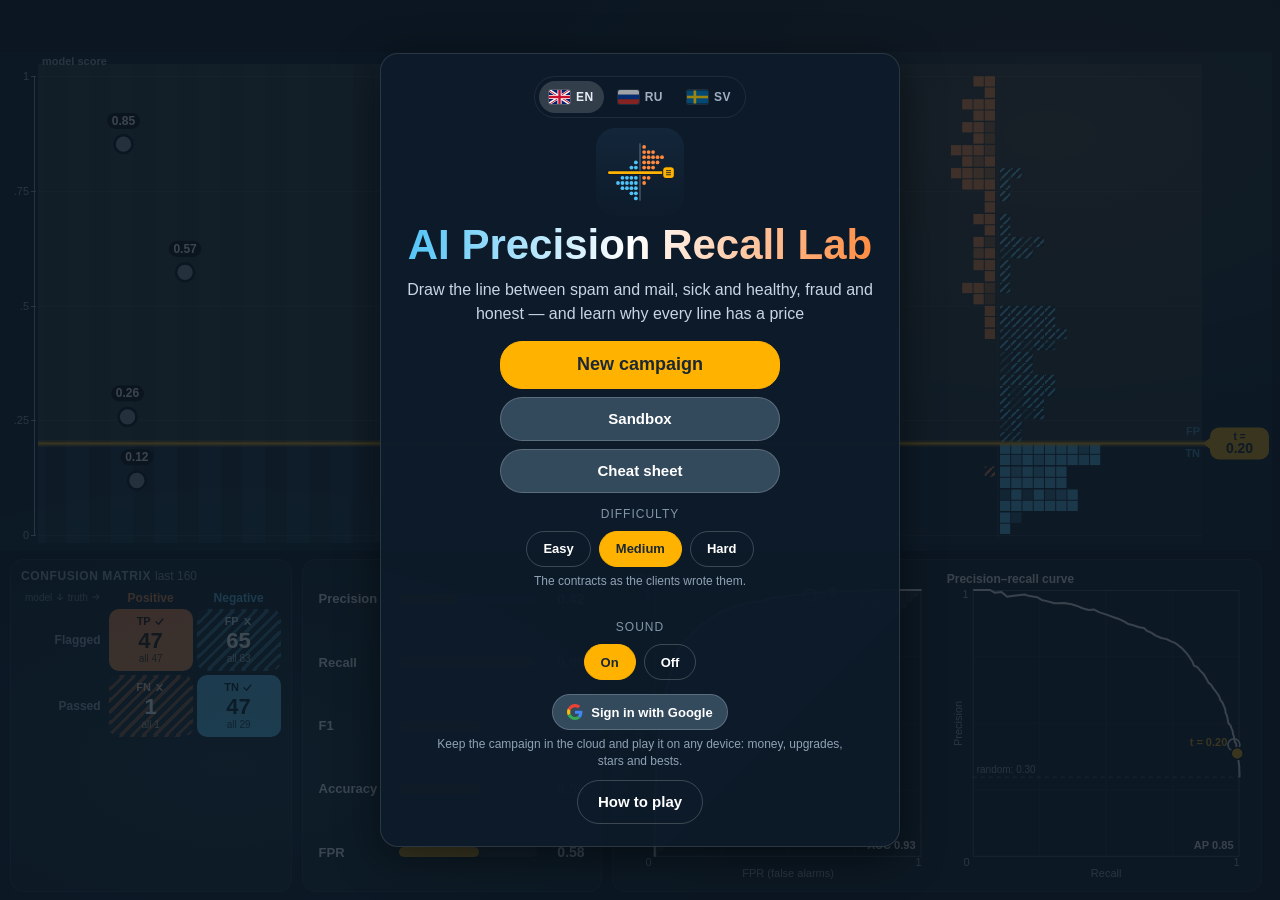
==== web/index.html @ afe300c4 "Lab try-on by tap, closable metric tooltip, x2 speed; move the game into web/ and deploy it with a P" ====
<!DOCTYPE html>
<html lang="en">
<head>
<meta charset="UTF-8">
<meta name="viewport" content="width=device-width, initial-scale=1.0, maximum-scale=1.0, user-scalable=no, viewport-fit=cover">
<meta name="mobile-web-app-capable" content="yes">
<meta name="apple-mobile-web-app-capable" content="yes">
<meta name="apple-mobile-web-app-status-bar-style" content="black-translucent">
<meta name="description" content="AI Precision Recall Lab — a browser game about the metrics of binary classification: drag one threshold line between spam and mail, sick and healthy, fraud and honest, and watch the confusion matrix, precision, recall, F1, ROC and PR curves change.">
<meta property="og:type" content="website">
<meta property="og:title" content="AI Precision Recall Lab">
<meta property="og:description" content="Draw the line between spam and mail, sick and healthy, fraud and honest — and learn why every line has a price.">
<meta property="og:url" content="https://gray0072.github.io/ai-precision-recall-lab/">
<meta property="og:image" content="https://gray0072.github.io/ai-precision-recall-lab/screenshot.png">
<meta property="og:image:width" content="1600">
<meta property="og:image:height" content="900">
<meta name="twitter:card" content="summary_large_image">
<title>AI Precision Recall Lab</title>
<link rel="icon" type="image/svg+xml" href="icon.svg?v=1">
<link rel="manifest" href="manifest.webmanifest?v=1">
<link rel="apple-touch-icon" href="apple-touch-icon.png?v=1">
<meta name="theme-color" content="#0d1b2a">
<link rel="stylesheet" href="styles.css?v=8">
</head>
<body>

<div id="banner" role="status" aria-live="polite"></div>

<div id="play" hidden>
  <div id="hud">
    <div class="hudLeft">
      <div class="chip" id="hudTitle"></div>
      <div class="chip" id="hudCount"></div>
      <div class="chip" id="hudMoney" hidden></div>
      <div class="chip goalChip" id="hudGoal" hidden></div>
      <div class="chip" id="hudMeter" hidden></div>
      <div class="chip" id="hudDesk" hidden></div>
      <div class="chip psiChip" id="hudPsi" hidden><span id="hudPsiText"></span><canvas id="hudPsiChart"></canvas></div>
      <div class="chip incidentChip" id="hudIncident" hidden></div>
    </div>
    <div class="hudRight">
      <button class="chip retrainBtn" id="retrainBtn" hidden></button>
      <button class="round" id="knobsBtn" aria-controls="sandboxPanel" aria-expanded="false">☰</button>
      <button class="round speedBtn" id="speedBtn" aria-pressed="false" hidden>×2</button>
      <button class="round" id="soundBtn">🔊</button>
      <button class="round" id="pauseBtn">⏸</button>
    </div>
  </div>

  <div id="stage">
    <canvas id="beltCanvas"></canvas>
    <div id="tSlider" role="slider" tabindex="-1" aria-label="Threshold" aria-valuemin="0" aria-valuemax="1" aria-valuenow="0.50"></div>
  </div>

  <div id="live">
    <button class="btn toggle" id="liveSwap" data-i18n>Charts</button>
    <div class="liveBox" id="matrixBox">
      <div class="boxTitle"><span data-i18n>Confusion matrix</span> <span class="fine" id="matrixNote"></span></div>
      <table id="matrix">
        <tr><th class="corner"><span data-i18n>model</span> ↓ <span data-i18n>truth</span> →</th><th class="pos" data-i18n>Positive</th><th class="neg" data-i18n>Negative</th></tr>
        <tr><th data-i18n>Flagged</th><td data-cell="TP"></td><td data-cell="FP"></td></tr>
        <tr><th data-i18n>Passed</th><td data-cell="FN"></td><td data-cell="TN"></td></tr>
      </table>
    </div>
    <div class="liveBox" id="barsBox"></div>
    <div class="liveBox" id="chartsBox">
      <div class="chartTabs" role="tablist">
        <button class="btn toggle" data-tab="roc">ROC</button>
        <button class="btn toggle" data-tab="pr">PR</button>
        <button class="btn toggle" data-tab="profit" data-i18n>Profit</button>
        <button class="btn toggle" data-tab="calib" data-i18n>Calibration</button>
      </div>
      <div class="charts">
        <div class="chart" data-chart="roc"><canvas></canvas></div>
        <div class="chart" data-chart="pr"><canvas></canvas></div>
        <div class="chart" data-chart="profit"><canvas></canvas></div>
        <div class="chart" data-chart="calib"><canvas></canvas></div>
      </div>
    </div>
  </div>

  <aside id="sandboxPanel" hidden></aside>
</div>

<div id="tip" role="tooltip" hidden></div>

<div id="coach" role="dialog" aria-live="polite" hidden>
  <div class="coachText"></div>
  <div class="coachRow"><button class="btn default" id="coachBtn" data-i18n>Got it</button></div>
  <div class="coachArrow"></div>
</div>


<div id="overlay">
  <div class="panel" id="startPanel">
    <div class="langPick" role="group" aria-label="Language"></div>
    <img class="logoImg" src="icon.svg?v=1" alt="" width="88" height="88">
    <h1 class="logo" data-i18n>AI Precision Recall Lab</h1>
    <p class="tagline" data-i18n>Draw the line between spam and mail, sick and healthy, fraud and honest — and learn why every line has a price</p>
    <div class="btnCol">
      <button class="btn big" id="continueBtn" hidden data-i18n>Continue</button>
      <button class="btn big" id="newCampaignBtn" data-i18n>New campaign</button>
      <button class="btn" id="sandboxBtn" data-i18n>Sandbox</button>
      <button class="btn" id="cheatSheetBtn" data-i18n>Cheat sheet</button>
    </div>
    <p class="label" data-i18n>Difficulty</p>
    <div class="btnRow" id="difficultyRow">
      <button class="btn toggle" data-difficulty="easy" data-i18n>Easy</button>
      <button class="btn toggle" data-difficulty="medium" data-i18n>Medium</button>
      <button class="btn toggle" data-difficulty="hard" data-i18n>Hard</button>
    </div>
    <p class="fine" id="difficultyNote"></p>
    <p class="label" data-i18n>Sound</p>
    <div class="btnRow" id="soundRow">
      <button class="btn toggle" data-sound="on" data-i18n>On</button>
      <button class="btn toggle" data-sound="off" data-i18n>Off</button>
    </div>
    <div class="account" id="accountRow" hidden></div>
    <div class="btnRow">
      <button class="btn secondary" id="helpToggle" aria-expanded="false" aria-controls="help" data-i18n>How to play</button>
    </div>
    <div id="help" hidden>
      <p data-i18n>Items ride a conveyor belt at the height of their <b>model score</b>: 0 at the bottom, 1 at the top. One line, your <b>threshold</b>, decides: everything at or above it is flagged as <b class="pos">positive</b> (spam, fever, fraud…), everything below it passes as <b class="neg">negative</b>.</p>
      <p data-i18n>At the gate each item is revealed and drops onto the pile, and the pile <b>is</b> the confusion matrix: <b>TP</b> and <b>FP</b> above the line, <b>FN</b> and <b>TN</b> below it. Precision, recall and the ROC and PR curves follow every item.</p>
      <p data-i18n>Each client pays for right answers and fines you for mistakes. Find the line that earns the most and still meets the client's goal.</p>
      <p data-i18n>Point at a metric bar (or tap it) to see its formula with the live numbers and which cells of the matrix and which part of the pile it is made of. Tap it again for its cheat sheet card.</p>
      <p data-i18n><b>The Lab</b> opens after the first contract: spend the money you earn on more data and better features (the two humps of the pile move apart), calibration (the badges become probabilities), a drift monitor (it warns when the scores stop looking like the data the model was tested on, and lets you retrain once per contract) and a review desk.</p>
      <p data-i18n><b>Review desk:</b> a violet band under the threshold, with its own handle on the left. Items inside it go to people, who are always right but cost $1 each and can only take a few at a time; when the desk is full, the threshold decides. Tap or click an item on the belt to send it to the desk yourself.</p>
      <p data-i18n><b>Campaign:</b> a contract with at least one star opens the next. ★ goal met, ★★ also the profit target, ★★★ also 90 % of what the best fixed threshold would have earned on the same stream. Too many misses at the fever gate start an outbreak, and a contract whose money falls below its fee goes bankrupt: both end it early.</p>
      <p data-i18n><b>Top-k search:</b> each query is a column of pages, and the knob is <b>k</b>, how many of its best-scored pages are shown. The line jumps from column to column, between the k-th page and the next. Precision@k: how many of the k shown were relevant; Recall@k: how many of the relevant ones were shown.</p>
      <p data-i18n><b>Mouse and keyboard:</b> drag the handle, or press anywhere on the belt or the pile and drag; the wheel moves the line by 0.01. ↑ / ↓ or W / S move it by 0.01 (with Shift by 0.05), Page Up / Page Down by 0.10; in a top-k search they change k by one (with Shift by five). With the review desk, Q / A move the band's lower edge. Esc or P pauses.</p>
      <p data-i18n><b>Touch:</b> put a finger anywhere on the belt or the pile and slide it up or down: the line follows the movement, not the finger, so your thumb never covers the items. The large handle on the right can be dragged directly. On phones the game goes fullscreen.</p>
    </div>
  </div>

  <div class="panel" id="pausePanel" hidden>
    <h1 data-i18n>Paused</h1>
    <div class="btnCol">
      <button class="btn big default" id="resumeBtn" data-i18n>Continue</button>
      <button class="btn" id="restartBtn"></button>
      <button class="btn" id="pauseSheetBtn" data-i18n>Cheat sheet</button>
    </div>
    <p class="label" data-i18n>Sound</p>
    <div class="btnRow" id="pauseSoundRow">
      <button class="btn toggle" data-sound="on" data-i18n>On</button>
      <button class="btn toggle" data-sound="off" data-i18n>Off</button>
    </div>
    <div class="btnRow">
      <button class="btn secondary" id="quitBtn"></button>
    </div>
  </div>

  <div class="panel" id="confirmPanel" hidden>
    <h1 id="confirmTitle"></h1>
    <p class="tagline" id="confirmText"></p>
    <div class="btnRow">
      <button class="btn" id="confirmYes"></button>
      <button class="btn default" id="confirmNo" data-i18n>Cancel</button>
    </div>
  </div>

  <div class="panel wide" id="mapPanel" hidden>
    <div class="mapTop">
      <h1 data-i18n>Cutoff &amp; Co.</h1>
      <div class="mapMoney"><span class="chip" id="mapBalance"></span><span class="tag" id="mapTestSave" hidden data-i18n>test save</span></div>
    </div>
    <p class="fine mapNote" id="mapNote"></p>
    <div id="mapActs"></div>
    <div class="btnRow">
      <button class="btn" id="mapLabBtn" data-i18n>Lab</button>
      <button class="btn" id="mapSheetBtn" data-i18n>Cheat sheet</button>
      <button class="btn secondary" id="mapBackBtn" data-i18n>Back</button>
    </div>
  </div>

  <div class="panel wide" id="briefingPanel" hidden>
    <div id="briefing"></div>
    <div class="btnRow">
      <button class="btn big default" id="briefStartBtn" data-i18n>Start</button>
      <button class="btn secondary" id="briefBackBtn" data-i18n>Back to the map</button>
    </div>
  </div>

  <div class="panel wide" id="resultsPanel" hidden>
    <div class="langPick" role="group" aria-label="Language"></div>
    <div id="results"></div>
    <p class="label" data-i18n>Difficulty</p>
    <div class="btnRow" id="resultsDifficulty">
      <button class="btn toggle" data-difficulty="easy" data-i18n>Easy</button>
      <button class="btn toggle" data-difficulty="medium" data-i18n>Medium</button>
      <button class="btn toggle" data-difficulty="hard" data-i18n>Hard</button>
    </div>
    <div class="btnRow">
      <button class="btn big" id="resNextBtn" data-i18n>Next contract</button>
      <button class="btn" id="resRetryBtn" data-i18n>Retry</button>
      <button class="btn" id="resLabBtn" data-i18n>Lab</button>
      <button class="btn secondary" id="resMapBtn" data-i18n>Map</button>
    </div>
  </div>

  <div class="panel wide" id="glossaryPanel" hidden>
    <div class="glTop">
      <h1 data-i18n>Cheat sheet</h1>
      <input type="search" id="glSearch" autocomplete="off" spellcheck="false">
    </div>
    <div id="glGrid"></div>
    <div id="glCard" hidden></div>
    <div class="btnRow">
      <button class="btn default" id="glBackBtn" data-i18n>Back</button>
    </div>
  </div>

  <div class="panel wide" id="labPanel" hidden>
    <div class="mapTop">
      <h1 data-i18n>The Lab</h1>
      <div class="mapMoney"><span class="chip" id="labBalance"></span></div>
    </div>
    <p class="fine mapNote" id="labNote"></p>
    <div id="labFamilies"></div>
    <div id="labUpgrades"></div>
    <div class="btnRow">
      <button class="btn default" id="labBackBtn" data-i18n>Back</button>
    </div>
  </div>

  <div class="panel wide" id="endPanel" hidden>
    <div class="langPick" role="group" aria-label="Language"></div>
    <div id="endCard"></div>
    <div class="btnRow">
      <button class="btn big" id="endHardBtn" data-i18n>Play again on Hard</button>
      <button class="btn" id="endMapBtn" data-i18n>Map</button>
      <button class="btn secondary" id="endStartBtn" data-i18n>Start screen</button>
    </div>
  </div>

  <div class="panel" id="placeholderPanel" hidden>
    <h1 id="placeholderTitle"></h1>
    <p class="tagline" id="placeholderText"></p>
    <div class="btnRow">
      <button class="btn default" id="backBtn" data-i18n>Back</button>
    </div>
  </div>
</div>

<canvas id="fx" aria-hidden="true"></canvas>

<script src="lib/supabase.min.js?v=1"></script>
<script src="constants.js?v=7"></script>
<script src="data/icons.js?v=5"></script>
<script src="data/scenarios.js?v=2"></script>
<script src="data/contracts.js?v=3"></script>
<script src="data/upgrades.js?v=1"></script>
<script src="data/glossary.js?v=2"></script>
<script src="data/quiz.js?v=1"></script>
<script src="data/coach.js?v=3"></script>
<script src="data/lang-ru.js?v=3"></script>
<script src="data/lang-sv.js?v=3"></script>
<script src="core/utils.js?v=1"></script>
<script src="core/rng.js?v=1"></script>
<script src="core/events.js?v=1"></script>
<script src="core/i18n.js?v=2"></script>
<script src="core/storage.js?v=1"></script>
<script src="core/audio.js?v=2"></script>
<script src="core/input.js?v=4"></script>
<script src="core/cursor.js?v=1"></script>
<script src="core/icons.js?v=1"></script>
<script src="core/update.js?v=1"></script>
<script src="core/cloud.js?v=1"></script>
<script src="sim/state.js?v=6"></script>
<script src="sim/model.js?v=2"></script>
<script src="sim/stream.js?v=5"></script>
<script src="sim/metrics.js?v=3"></script>
<script src="sim/contract.js?v=4"></script>
<script src="sim/incidents.js?v=2"></script>
<script src="sim/review.js?v=1"></script>
<script src="sim/topk.js?v=1"></script>
<script src="sim/sandbox.js?v=3"></script>
<script src="sim/demo.js?v=1"></script>
<script src="campaign.js?v=3"></script>
<script src="art/palette.js?v=1"></script>
<script src="art/items.js?v=1"></script>
<script src="art/clients.js?v=1"></script>
<script src="render/render.js?v=4"></script>
<script src="render/belt.js?v=3"></script>
<script src="render/pile.js?v=2"></script>
<script src="ui/screens.js?v=6"></script>
<script src="ui/hud.js?v=5"></script>
<script src="ui/livepanel.js?v=4"></script>
<script src="ui/charts.js?v=4"></script>
<script src="ui/sandboxpanel.js?v=3"></script>
<script src="ui/coach.js?v=3"></script>
<script src="ui/glossary.js?v=1"></script>
<script src="ui/map.js?v=2"></script>
<script src="ui/briefing.js?v=3"></script>
<script src="ui/results.js?v=4"></script>
<script src="ui/lab.js?v=2"></script>
<script src="ui/fireworks.js?v=1"></script>
<script src="ui/endcard.js?v=2"></script>
<script src="ui/sounds.js?v=1"></script>
<script src="game.js?v=8"></script>
</body>
</html>
---- web/styles.css ----
/* AI Precision Recall Lab — every style of the page: the palette tokens (spec 04 §1), the ivan components
   (buttons, chips, panels, the overlay, the banner, the language switcher), the screens, the play screen in its
   three layouts (04 §4.2: desktop, phone landscape, phone portrait), the live panel (matrix, metric bars,
   charts, the formula tooltip) and the sandbox's knobs. Canvas code takes the same colours from art/palette.js. */

:root {
  --bg: #0d1b2a;
  --bg-play: #13263a;
  --belt-a: #1c3348;
  --belt-b: #223d55;
  --panel: rgba(13, 27, 42, 0.95);
  --panel-border: rgba(255, 255, 255, 0.12);
  --chip: rgba(13, 27, 42, 0.82);
  --chip-border: rgba(255, 255, 255, 0.1);
  --text: #eef3f7;
  --muted: #9fb0c3;
  --accent: #ffb300;
  --accent-hover: #ffc233;
  --focus: rgba(255, 213, 79, 0.6);
  --pos: #ff8a3d;
  --neg: #4fc3f7;
  --good: #7bd88f;
  --warn: #ffd54f;
  --bad: #ff6b5e;
  --review: #b39ddb;
  --btn: #33495c;
  --btn-hover: #3f5a71;
  --on-accent: #1b2733;
}

html, body {
  margin: 0;
  padding: 0;
  overflow: hidden;
  width: 100%;
  height: 100%;
  background: var(--bg);
  color: var(--text);
  font-family: 'Segoe UI', Arial, sans-serif;
  overscroll-behavior: none;
  -webkit-user-select: none;
  user-select: none;
  -webkit-touch-callout: none;
  -webkit-tap-highlight-color: transparent;
}
body {
  /* a quiet hint of the two classes behind the menu until the attract demo (I06) runs there */
  background:
    radial-gradient(ellipse 60% 45% at 18% 85%, rgba(79, 195, 247, 0.10), transparent 70%),
    radial-gradient(ellipse 60% 45% at 82% 15%, rgba(255, 138, 61, 0.10), transparent 70%),
    var(--bg);
}
html.cursor-hidden, html.cursor-hidden * { cursor: none !important; }
canvas { display: block; touch-action: none; }
button { font-family: inherit; touch-action: manipulation; }
[hidden] { display: none !important; }
.num { font-variant-numeric: tabular-nums; }
.pos { color: var(--pos); }
.neg { color: var(--neg); }

/* ---------- HUD pieces (the HUD itself comes with the play screen) ---------- */
.chip {
  display: flex;
  align-items: center;
  gap: 6px;
  height: 36px;
  padding: 0 12px;
  border-radius: 18px;
  background: var(--chip);
  border: 1px solid var(--chip-border);
  color: #fff;
  font-size: 15px;
  white-space: nowrap;
  pointer-events: auto;
  box-sizing: border-box;
}
.chip b { font-variant-numeric: tabular-nums; }
button.chip { cursor: pointer; font-size: 15px; }
button.chip:hover { background: rgba(30, 50, 70, 0.92); }
.round {
  width: 38px;
  height: 38px;
  padding: 0;
  border-radius: 50%;
  border: 1px solid rgba(255, 255, 255, 0.15);
  background: var(--chip);
  color: #fff;
  font-size: 18px;
  cursor: pointer;
  pointer-events: auto;
  display: flex;
  align-items: center;
  justify-content: center;
}
.round:hover { background: rgba(30, 50, 70, 0.92); }
.round.on { background: var(--accent); border-color: var(--accent); color: var(--on-accent); }

/* ---------- the banner ---------- */
#banner {
  position: fixed;
  left: 50%;
  bottom: calc(24px + env(safe-area-inset-bottom));
  transform: translateX(-50%);
  max-width: 90vw;
  padding: 8px 18px;
  border-radius: 20px;
  background: rgba(13, 27, 42, 0.9);
  border: 1px solid var(--chip-border);
  font-size: 15px;
  text-align: center;
  opacity: 0;
  transition: opacity 0.3s;
  pointer-events: none;
  z-index: 40;
}
#banner.on { opacity: 1; }

/* ---------- the screens ---------- */
#overlay {
  position: fixed;
  inset: 0;
  display: flex;
  padding: calc(16px + env(safe-area-inset-top)) calc(16px + env(safe-area-inset-right))
           calc(16px + env(safe-area-inset-bottom)) calc(16px + env(safe-area-inset-left));
  box-sizing: border-box;
  background: rgba(10, 20, 30, 0.55);
  z-index: 20;
  overflow-y: auto;
}
.panel {
  width: 520px;
  max-width: 100%;
  margin: auto;
  padding: 22px 26px;
  border-radius: 18px;
  background: var(--panel);
  border: 1px solid var(--panel-border);
  box-shadow: 0 10px 40px rgba(0, 0, 0, 0.5);
  text-align: center;
  box-sizing: border-box;
}
.panel h1 { margin: 6px 0 10px; font-size: 28px; }
/* the language switcher (04 §8, from ivan): EN · RU · SV with flags, at the top of the start screen, the
   results and the end card */
.langPick {
  display: flex;
  width: max-content;
  gap: 4px;
  margin: 0 auto 4px;
  padding: 4px;
  border-radius: 22px;
  background: var(--chip);
  border: 1px solid var(--chip-border);
}
.langPick button {
  display: flex;
  align-items: center;
  gap: 6px;
  height: 32px;
  padding: 0 10px;
  border: 0;
  border-radius: 16px;
  background: none;
  color: var(--muted);
  font: 600 12px 'Segoe UI', Arial, sans-serif;
  letter-spacing: 0.04em;
  cursor: pointer;
}
.langPick button:hover { background: rgba(255, 255, 255, 0.08); color: var(--text); }
.langPick button[aria-pressed="true"] { background: rgba(255, 255, 255, 0.16); color: var(--text); }
.langPick button:focus-visible { outline: 2px solid var(--focus); outline-offset: 1px; }
.langPick img {
  width: 21px;
  height: 14px;
  border-radius: 2px;
  box-shadow: 0 0 0 1px rgba(255, 255, 255, 0.15);
  opacity: 0.6;
}
.langPick button:hover img,
.langPick button[aria-pressed="true"] img { opacity: 1; }
.logoImg { display: block; width: 88px; height: 88px; margin: 6px auto 4px; }
.panel h1.logo {
  font-size: clamp(28px, 6.5vw, 42px);
  font-weight: 900;
  line-height: 1.1;
  background: linear-gradient(100deg, var(--neg) 0%, #fff 48%, var(--pos) 100%);
  -webkit-background-clip: text;
  background-clip: text;
  color: transparent;
}
.tagline { color: #c8d6e3; margin: 0 0 16px; line-height: 1.45; }
.label { margin: 14px 0 6px; font-size: 12px; text-transform: uppercase; letter-spacing: 1px; color: #8296a8; }
.fine { font-size: 12px; color: #8fa3b6; margin: 6px 0; line-height: 1.4; min-height: 2.8em; }
.btnRow { display: flex; flex-wrap: wrap; justify-content: center; gap: 8px; margin-top: 10px; align-items: center; }
.btnCol { display: flex; flex-direction: column; gap: 8px; max-width: 280px; margin: 0 auto; }
.btn {
  min-height: 44px;
  padding: 0 20px;
  border: 1px solid rgba(255, 255, 255, 0.2);
  border-radius: 22px;
  background: var(--btn);
  color: #fff;
  font-size: 15px;
  font-weight: 600;
  cursor: pointer;
}
.btn:hover, .btn:focus-visible { background: var(--btn-hover); outline: none; }
.btn:focus-visible { box-shadow: 0 0 0 3px var(--focus); }
.btn.default { background: var(--accent); border-color: var(--accent); color: var(--on-accent); }
.btn.default:hover, .btn.default:focus-visible { background: var(--accent-hover); }
.btn.secondary { background: transparent; }
.btn.secondary:hover, .btn.secondary:focus-visible { background: rgba(255, 255, 255, 0.08); }
.btn.big { min-height: 48px; font-size: 18px; padding: 0 36px; }
.btn.toggle { min-height: 36px; padding: 0 16px; font-size: 13px; background: transparent; }
.btn.toggle.on { background: var(--accent); border-color: var(--accent); color: var(--on-accent); }
.btn.small { min-height: 36px; padding: 0 14px; font-size: 13px; }

/* the start screen's account row: the cloud copy of the campaign (core/cloud.js) */
.account { display: flex; flex-wrap: wrap; justify-content: center; align-items: center; gap: 6px 10px; margin: 14px auto 0; max-width: 420px; }
.account .fine { flex-basis: 100%; margin: 0; min-height: 0; text-align: center; overflow-wrap: anywhere; }
.btn.cloudIn { display: inline-flex; align-items: center; gap: 8px; }
.gLogo { width: 16px; height: 16px; flex: none; }
.cloudState { display: inline-flex; align-items: center; gap: 7px; color: #c3d1de; font-size: 13px; }
.cloudState::before { content: ''; width: 8px; height: 8px; border-radius: 50%; background: #6f8193; flex: none; }
.cloudState.synced::before { background: #7de08a; }
.cloudState.syncing::before { background: #9fb3c6; }
.cloudState.error::before, .cloudState.signedOut::before { background: #f0c36a; }
#help { text-align: left; font-size: 14px; line-height: 1.5; color: #c8d6e3; margin-top: 10px; }
#help p { margin: 8px 0; }

/* the language switcher (from I07): the same pill as the ivan gallery's */
.langPick {
  display: inline-flex;
  gap: 4px;
  padding: 4px;
  border-radius: 22px;
  background: rgba(13, 27, 42, 0.85);
  border: 1px solid rgba(255, 255, 255, 0.08);
}
.langPick button {
  display: flex;
  align-items: center;
  gap: 6px;
  height: 32px;
  padding: 0 10px;
  border: 0;
  border-radius: 16px;
  background: none;
  color: var(--muted);
  font: 600 12px 'Segoe UI', Arial, sans-serif;
  letter-spacing: 0.04em;
  cursor: pointer;
}
.langPick button:hover { background: rgba(255, 255, 255, 0.08); color: #e8eef5; }
.langPick button[aria-pressed="true"] { background: rgba(255, 255, 255, 0.16); color: #e8eef5; }
.langPick img { width: 21px; height: 14px; border-radius: 2px; box-shadow: 0 0 0 1px rgba(255, 255, 255, 0.15); opacity: 0.6; }
.langPick button:hover img,
.langPick button[aria-pressed="true"] img { opacity: 1; }

/* ---------- the play screen (04 §4): HUD, the belt canvas, the live panel, the sandbox's knobs ---------- */
#play {
  position: fixed;
  inset: 0;
  display: grid;
  gap: 8px;
  padding: env(safe-area-inset-top) env(safe-area-inset-right) env(safe-area-inset-bottom) env(safe-area-inset-left);
  box-sizing: border-box;
  background: var(--bg);
  z-index: 10;
}
#play.desktop {
  grid-template: "hud hud" auto "stage side" 60fr "live side" 40fr / minmax(0, 1fr) auto;
  padding-bottom: calc(8px + env(safe-area-inset-bottom));
}
#play.landscape { grid-template: "hud hud" auto "stage live" minmax(0, 1fr) / 62fr 38fr; gap: 6px; }
#play.portrait { grid-template: "hud" auto "stage" 45fr "live" 55fr / minmax(0, 1fr); gap: 6px; }
#hud {
  grid-area: hud;
  display: flex;
  justify-content: space-between;
  align-items: center;
  gap: 8px;
  padding: 6px 10px 0;
  min-width: 0;
}
.hudLeft, .hudRight { display: flex; gap: 6px; align-items: center; min-width: 0; }
.hudLeft .chip { overflow: hidden; text-overflow: ellipsis; }
#stage { grid-area: stage; position: relative; min-height: 0; min-width: 0; }
#beltCanvas { width: 100%; height: 100%; }
#tSlider { position: absolute; right: 0; width: 60px; height: 36px; pointer-events: none; }
#live {
  grid-area: live;
  min-height: 0;
  min-width: 0;
  display: flex;
  gap: 10px;
  padding: 0 10px;
  box-sizing: border-box;
}
.liveBox {
  background: rgba(255, 255, 255, 0.03);
  border: 1px solid rgba(255, 255, 255, 0.07);
  border-radius: 14px;
  padding: 8px 10px;
  box-sizing: border-box;
  min-width: 0;
  min-height: 0;
}
.boxTitle {
  font-size: 12px;
  font-weight: 700;
  color: var(--muted);
  text-transform: uppercase;
  letter-spacing: 0.6px;
  margin-bottom: 6px;
  white-space: nowrap;
}
.boxTitle .fine { text-transform: none; letter-spacing: 0; font-weight: 400; min-height: 0; margin: 0; }
#liveSwap { display: none; }

/* the confusion matrix: rows = what the model said, columns = the truth; the outcome code of 04 §1 */
#matrixBox { flex: 0 0 auto; }
#matrix { border-collapse: separate; border-spacing: 4px; margin: -4px; }
#matrix th { font-size: 12px; font-weight: 600; color: var(--muted); padding: 0 4px; text-align: center; }
#matrix tr > th:first-child { text-align: right; }
#matrix th.corner { font-size: 10px; font-weight: 400; color: #7d8fa2; line-height: 1.2; }
#matrix th.pos { color: var(--pos); }
#matrix th.neg { color: var(--neg); }
#matrix td {
  width: 84px;
  height: 62px;
  border-radius: 10px;
  text-align: center;
  vertical-align: middle;
  padding: 2px 4px;
  box-sizing: border-box;
  border: 2px solid transparent;
  transition: opacity 0.15s, border-color 0.15s;
  line-height: 1.15;
}
#matrix td b { display: block; font-size: 22px; font-variant-numeric: tabular-nums; }
#matrix td small { display: block; font-size: 10px; opacity: 0.8; font-variant-numeric: tabular-nums; }
#matrix td .cName { display: block; font-size: 11px; font-weight: 700; }
#matrix td[data-cell="TP"] { background: var(--pos); color: #2a1406; }
#matrix td[data-cell="TN"] { background: var(--neg); color: #062130; }
#matrix td[data-cell="FN"] { background: repeating-linear-gradient(-45deg, rgba(255, 138, 61, 0.55) 0 3px, #1a2633 3px 8px); color: #ffd2b5; }
#matrix td[data-cell="FP"] { background: repeating-linear-gradient(-45deg, rgba(79, 195, 247, 0.5) 0 3px, #1a2633 3px 8px); color: #c7ecfc; }
#matrix td[data-cell="FN"] b, #matrix td[data-cell="FP"] b { color: #fff; }
#matrix td.hlNum { border-color: #fff; box-shadow: 0 0 0 2px var(--accent); }
#matrix td.hlDen { border-color: #fff; border-style: dashed; }
#matrix td.hlDim { opacity: 0.25; }
#matrix td.pulse { animation: cellPulse 0.45s ease-out; }
@keyframes cellPulse { 0% { transform: scale(1.12); filter: brightness(1.5); } 100% { transform: scale(1); filter: none; } }

/* the metric bars: 0–1, the value; "—" when the denominator is empty */
#barsBox { flex: 0 1 300px; display: flex; flex-direction: column; justify-content: space-around; gap: 2px; overflow-y: auto; }
.bar {
  display: grid;
  grid-template-columns: 72px 1fr 40px;
  align-items: center;
  gap: 8px;
  padding: 3px 6px;
  border-radius: 8px;
  cursor: pointer;
  outline: none;
}
.bar:hover, .bar.on { background: rgba(255, 255, 255, 0.07); }
.bar.on { box-shadow: inset 0 0 0 1px rgba(255, 179, 0, 0.6); }
.bName { font-size: 13px; font-weight: 600; white-space: nowrap; }
.bTrack { position: relative; height: 10px; border-radius: 5px; background: rgba(255, 255, 255, 0.09); overflow: hidden; }
.bFill { position: absolute; left: 0; top: 0; bottom: 0; width: 0; border-radius: 5px; background: var(--accent); transition: width 0.15s ease-out; }
.bVal { font-size: 14px; font-weight: 700; text-align: right; font-variant-numeric: tabular-nums; }
.bFormula { display: none; grid-column: 1 / -1; font-size: 11px; color: #c8d6e3; margin-top: -2px; font-variant-numeric: tabular-nums; }
#barsBox.formulas .bFormula { display: block; }
.oTP { color: var(--pos); font-weight: 700; }
.oFN { color: var(--pos); font-weight: 700; text-decoration: underline dashed; }
.oTN { color: var(--neg); font-weight: 700; }
.oFP { color: var(--neg); font-weight: 700; text-decoration: underline dashed; }

/* the formula tooltip */
#tip {
  position: fixed;
  z-index: 30;
  max-width: min(360px, calc(100vw - 16px));
  padding: 10px 12px;
  border-radius: 12px;
  background: var(--panel);
  border: 1px solid var(--panel-border);
  box-shadow: 0 8px 28px rgba(0, 0, 0, 0.5);
  font-size: 13px;
  line-height: 1.45;
  pointer-events: none;
  box-sizing: border-box;
}
.tipF { font-variant-numeric: tabular-nums; }
.tipAsk { color: #c8d6e3; margin-top: 4px; }
#tip .fine { min-height: 0; margin: 4px 0 0; }
#tip.pinned { pointer-events: auto; cursor: pointer; }
#tip .tipHint:empty { display: none; }
#tip .tipHint { color: var(--accent); }

/* the charts: in one row on a wide panel, one at a time under tabs otherwise */
#chartsBox { flex: 1 1 0; display: flex; flex-direction: column; }
.chartTabs { display: none; gap: 6px; margin-bottom: 6px; }
.chartTabs .btn.toggle { min-height: 30px; padding: 0 12px; }
.charts { flex: 1 1 auto; display: flex; gap: 8px; min-height: 0; }
.chart { flex: 1 1 0; min-width: 0; min-height: 0; position: relative; }
.chart canvas { position: absolute; inset: 0; width: 100%; height: 100%; }
#play.tabbed .chartTabs { display: flex; }
#play.tabbed .chart { display: none; }
#play.tabbed .chart.on { display: block; }

/* phone portrait: matrix and bars side by side, one chart under them */
#play.portrait #live {
  display: grid;
  grid-template: "matrix bars" auto "charts charts" minmax(0, 1fr) / auto minmax(0, 1fr);
  gap: 6px;
  padding: 0 6px 6px;
}
#play.portrait #matrixBox { grid-area: matrix; }
#play.portrait #barsBox { grid-area: bars; }
#play.portrait #chartsBox { grid-area: charts; }
/* phone landscape: one column on the right; "Charts" swaps the numbers for the charts */
#play.landscape #live { flex-direction: column; padding: 0 6px 6px 0; gap: 6px; }
#play.landscape #liveSwap { display: block; min-height: 30px; align-self: flex-end; }
#play.landscape #barsBox { flex: 1 1 auto; }
#play.landscape #chartsBox { display: none; flex: 1 1 auto; }
#play.landscape #live.showCharts #chartsBox { display: flex; }
#play.landscape #live.showCharts #matrixBox,
#play.landscape #live.showCharts #barsBox { display: none; }
#play.landscape #matrixBox { align-self: center; }

/* ---------- the sandbox's knobs: docked on desktops, a drawer on phones ---------- */
#sandboxPanel {
  grid-area: side;
  width: 270px;
  overflow-x: hidden;
  overflow-y: auto;
  padding: 10px 14px 16px;
  box-sizing: border-box;
  background: rgba(255, 255, 255, 0.03);
  border-left: 1px solid rgba(255, 255, 255, 0.08);
  font-size: 13px;
}
#play.landscape #sandboxPanel, #play.portrait #sandboxPanel {
  position: fixed;
  top: 0;
  right: 0;
  bottom: 0;
  width: min(300px, 86vw);
  z-index: 15;
  background: var(--panel);
  box-shadow: -10px 0 40px rgba(0, 0, 0, 0.5);
  padding-top: calc(10px + env(safe-area-inset-top));
  padding-right: calc(14px + env(safe-area-inset-right));
  padding-bottom: calc(16px + env(safe-area-inset-bottom));
}
.sbTop { display: flex; justify-content: space-between; align-items: center; }
.sbTop h2 { margin: 0; font-size: 18px; }
#sandboxPanel .label { margin: 12px 0 6px; text-align: left; }
#sandboxPanel .btnRow { justify-content: flex-start; margin-top: 8px; }
#sandboxPanel .btn { min-height: 36px; padding: 0 14px; font-size: 13px; }
.sbNote { min-height: 0; margin: 4px 0; text-align: left; }
.sbScen { display: grid; grid-template-columns: minmax(0, 1fr); gap: 4px; }   /* one column: long RU / SV names fit */
.sbScenBtn.btn.toggle {
  display: flex;
  align-items: center;
  gap: 6px;
  padding: 2px 6px;
  min-height: 36px;
  min-width: 0;
  text-align: left;
  border-radius: 12px;
  font-size: 11px;
  line-height: 1.1;
}
.sbScenBtn canvas { flex: 0 0 auto; }
.sbScenBtn span { min-width: 0; overflow-wrap: anywhere; }
.sbSlider { display: block; margin-top: 12px; }
.sbHead2 { display: flex; justify-content: space-between; gap: 8px; font-size: 12px; color: var(--muted); }
.sbHead2 b { color: var(--text); font-variant-numeric: tabular-nums; }
.sbSlider input { width: 100%; margin: 6px 0 0; accent-color: var(--accent); touch-action: manipulation; }
.sbToggles { display: flex; flex-wrap: wrap; gap: 6px; margin-top: 12px; }
.sbPrices { display: grid; grid-template-columns: repeat(4, 1fr); gap: 6px; }
.sbPrice { display: flex; flex-direction: column; align-items: center; gap: 2px; font-size: 12px; }
.sbPrice input {
  width: 100%;
  box-sizing: border-box;
  min-height: 32px;
  border-radius: 8px;
  border: 1px solid rgba(255, 255, 255, 0.2);
  background: rgba(0, 0, 0, 0.25);
  color: var(--text);
  text-align: center;
  font: inherit;
  font-size: 14px;
}

/* ---------- small screens ---------- */
@media (max-width: 700px), (max-height: 500px) {
  .chip { height: 32px; padding: 0 9px; font-size: 13px; gap: 4px; }
  button.chip { font-size: 13px; }
  .round { width: 34px; height: 34px; font-size: 16px; }
  .panel { padding: 16px; }
  .panel h1 { font-size: 24px; }
}
/* a phone held sideways: a smaller logo keeps the buttons in view */
@media (max-height: 500px) {
  .logoImg { width: 56px; height: 56px; margin-top: 0; }
  .panel { width: 600px; }
  .panel h1.logo { font-size: 28px; margin: 2px 0 6px; }
  .tagline { margin-bottom: 10px; font-size: 14px; }
  .btn.big { min-height: 44px; font-size: 16px; }
  .label { margin-top: 10px; }
}
/* phones: smaller matrix cells and bars */
@media (max-width: 700px), (max-height: 500px) {
  #matrix td { width: 60px; height: 50px; }
  #matrix td b { font-size: 17px; }
  #matrix td .cName { font-size: 10px; }
  #matrix th { font-size: 11px; padding: 0 2px; }
  #matrix th.corner { font-size: 9px; }
  .liveBox { padding: 6px 8px; border-radius: 12px; }
  .boxTitle { font-size: 11px; margin-bottom: 4px; }
  .bar { grid-template-columns: 62px 1fr 34px; gap: 6px; padding: 2px 4px; }
  .bName { font-size: 12px; }
  .bVal { font-size: 13px; }
  #hud { padding: 4px 6px 0; }
}
@media (max-width: 400px) {
  #matrix td { width: 52px; }
  #play.portrait .bar { grid-template-columns: 54px 1fr 32px; gap: 4px; }
}
@media (prefers-reduced-motion: reduce) {
  #banner { transition: none; }
  #matrix td.pulse { animation: none; }
  .bFill { transition: none; }
}

/* ---------- the campaign (I04): HUD chips, the map, the briefing, the results, the cheat sheet, coach marks ---------- */
.chip.good { color: var(--good); }
.chip.bad { color: var(--bad); }
.chip.warn { color: var(--warn); }
.goalChip { border-width: 2px; }
.goalChip.grace { color: var(--muted); }
.goalChip.met { border-color: var(--good); color: var(--good); }
.goalChip.close { border-color: var(--warn); color: var(--warn); }
.goalChip.broken { border-color: var(--bad); color: var(--bad); }
.tag {
  display: inline-block;
  padding: 2px 8px;
  border-radius: 10px;
  background: rgba(255, 107, 94, 0.18);
  color: var(--bad);
  font-size: 11px;
  font-weight: 700;
  text-transform: uppercase;
  letter-spacing: 0.5px;
}
.good { color: var(--good); }
.bad { color: var(--bad); }
.zero { color: var(--muted); }
.badge {
  display: inline-block;
  margin: 6px 4px 0;
  padding: 3px 10px;
  border-radius: 12px;
  font-size: 12px;
  font-weight: 700;
  background: rgba(123, 216, 143, 0.16);
}
.panel.wide { width: 900px; text-align: left; }
.panel.wide .btnRow { justify-content: center; }
.panel.wide > .label, .panel.wide > .fine { text-align: center; }
.panel h2 { font-size: 13px; text-transform: uppercase; letter-spacing: 0.8px; color: var(--muted); margin: 14px 0 8px; }
canvas.avatar { flex: 0 0 auto; border-radius: 50%; }

/* the goal's bar: a tick at the target; red while the window is below it */
.bTick { position: absolute; top: -2px; bottom: -2px; width: 2px; margin-left: -1px; background: #fff; border-radius: 1px; }
.bTrack { overflow: visible; }
.bar.broken .bFill { background: var(--bad); }
.bar.goal .bName::after { content: ""; display: inline-block; width: 6px; height: 6px; margin-left: 5px; border-radius: 50%; background: var(--accent); vertical-align: middle; }

/* the stars: lit or not; on the results screen they light up one by one */
.stars { display: inline-flex; gap: 1px; font-size: 13px; }
.starOn { color: var(--accent); }
.starOff { color: rgba(255, 255, 255, 0.18); }
.resStars { font-size: 34px; display: flex; gap: 6px; margin-top: 4px; }
.resStars .starOn { animation: starIn 0.4s ease-out both; }
@keyframes starIn { 0% { transform: scale(0.2); opacity: 0; } 70% { transform: scale(1.25); } 100% { transform: scale(1); opacity: 1; } }

/* the map */
.mapTop { display: flex; justify-content: space-between; align-items: center; gap: 12px; flex-wrap: wrap; }
.mapTop h1 { margin: 0; }
.mapMoney { display: flex; align-items: center; gap: 8px; }
.mapNote { text-align: left !important; min-height: 0; }
.mapAct h2 { margin-top: 12px; }
.mapRow { display: grid; grid-template-columns: repeat(auto-fill, minmax(196px, 1fr)); gap: 8px; }
.btn.mapCard {
  display: flex;
  flex-direction: column;
  align-items: stretch;
  gap: 6px;
  padding: 10px 12px;
  border-radius: 14px;
  text-align: left;
  font-weight: 400;
  min-height: 0;
}
.btn.mapCard.locked { opacity: 0.45; cursor: default; }
.btn.mapCard.default { color: var(--on-accent); }
.btn.mapCard.default .mcClient, .btn.mapCard.default .mcIdea { color: #3b3220; }
.btn.mapCard.default .starOff { color: rgba(0, 0, 0, 0.25); }
.btn.mapCard.default .starOn { color: #7a4b00; }
.mcHead { display: flex; align-items: center; gap: 10px; }
.mcNames { display: flex; flex-direction: column; min-width: 0; line-height: 1.2; }
.mcId { font-size: 11px; font-weight: 700; opacity: 0.75; }
.mcName { font-size: 15px; font-weight: 700; }
.mcClient { font-size: 12px; color: var(--muted); }
.mcIdea { font-size: 12px; color: #c8d6e3; line-height: 1.3; }
.mcLevels { display: flex; justify-content: space-between; gap: 6px; }
.mcLevel { display: flex; align-items: center; gap: 3px; }
.mcLetter { font-size: 11px; font-weight: 700; opacity: 0.7; }

/* the briefing and the results share these boxes */
.brHead, .resHead { display: flex; align-items: center; gap: 14px; }
.brWho h1 { margin: 2px 0; }
.brId { font-size: 12px; font-weight: 700; color: var(--muted); letter-spacing: 0.5px; }
.brClient { font-size: 13px; color: #c8d6e3; }
.resHead.failed h1 { color: var(--bad); }
.brMsg {
  margin: 12px 0 4px;
  padding: 10px 14px;
  border-left: 3px solid var(--accent);
  background: rgba(255, 255, 255, 0.04);
  border-radius: 0 10px 10px 0;
  font-style: italic;
  color: #dfe8f0;
  line-height: 1.45;
}
.brCols { display: grid; grid-template-columns: minmax(0, 1fr) minmax(0, 1fr); gap: 18px; }
.brBox { min-width: 0; }
.termList { display: flex; flex-direction: column; gap: 4px; font-size: 13px; }
.termRow { display: grid; grid-template-columns: 96px minmax(0, 1fr); gap: 8px; align-items: baseline; line-height: 1.35; }
.termName { color: var(--muted); }
.termRow.total { border-top: 1px solid rgba(255, 255, 255, 0.12); padding-top: 4px; font-weight: 700; }
.resMoney .termRow, .resMetrics .termRow { grid-template-columns: minmax(0, 1fr) auto; }
.resMoney .termVal, .resMetrics .termVal { text-align: right; }
.starRules { display: flex; flex-direction: column; gap: 2px; }
.priceTable { border-collapse: separate; border-spacing: 4px; margin: -4px 0 8px -4px; }
.priceTable th { font-size: 12px; font-weight: 600; color: var(--muted); padding: 0 4px; text-align: center; }
.priceTable tr > th:first-child { text-align: right; }
.priceTable th.corner { font-size: 10px; font-weight: 400; }
.priceTable th.pos { color: var(--pos); }
.priceTable th.neg { color: var(--neg); }
.priceTable td { min-width: 86px; height: 46px; border-radius: 10px; text-align: center; padding: 2px 6px; line-height: 1.2; }
.priceTable td b { display: block; font-size: 16px; }
.priceTable td .cName { display: block; font-size: 11px; font-weight: 700; }
.cellTP { background: var(--pos); color: #2a1406; }
.cellTN { background: var(--neg); color: #062130; }
.cellFN { background: repeating-linear-gradient(-45deg, rgba(255, 138, 61, 0.55) 0 3px, #1a2633 3px 8px); color: #fff; }
.cellFP { background: repeating-linear-gradient(-45deg, rgba(79, 195, 247, 0.5) 0 3px, #1a2633 3px 8px); color: #fff; }
.quiz { margin-top: 6px; }
.quizQ { margin: 0 0 8px; line-height: 1.4; }
.quizOpts { display: flex; flex-wrap: wrap; gap: 6px; }
.btn.toggle.quizOpt { font-size: 13px; }
.btn.quizOpt:disabled { cursor: default; opacity: 0.55; }
.btn.quizOpt.right { opacity: 1; background: rgba(123, 216, 143, 0.2); border-color: var(--good); color: var(--good); }
.btn.quizOpt.wrong { opacity: 1; background: rgba(255, 107, 94, 0.16); border-color: var(--bad); color: var(--bad); }
.quizNote { min-height: 0; text-align: left !important; }
.quizNote.good { color: var(--good); }
.quizNote.bad { color: #ffb3aa; }
.resGoal { font-weight: 700; margin: 10px 0 4px; }
.resBest { font-size: 13px; line-height: 1.45; margin: 6px 0; }
.resNums { display: flex; gap: 14px; align-items: flex-start; flex-wrap: wrap; }
.resNums .resMetrics { flex: 1 1 140px; }
canvas.resChart { width: 100%; height: 130px; display: block; }
.legend { display: flex; gap: 14px; flex-wrap: wrap; min-height: 0; }
.lgYou::before, .lgBest::before { content: ""; display: inline-block; width: 16px; height: 0; margin-right: 5px; vertical-align: middle; border-top: 2px solid var(--accent); }
.lgBest::before { border-top: 2px dashed var(--good); }
.lesson { margin-top: 12px; padding: 10px 14px; border-radius: 12px; background: rgba(255, 179, 0, 0.08); border: 1px solid rgba(255, 179, 0, 0.25); }
.lesson h2 { margin-top: 0; color: var(--accent); }
.lesson p { margin: 0 0 8px; line-height: 1.45; }
.lesson .btn { min-height: 36px; font-size: 13px; }
.seed { text-align: right !important; min-height: 0; opacity: 0.6; }

/* the cheat sheet */
.glTop { display: flex; justify-content: space-between; align-items: center; gap: 12px; flex-wrap: wrap; margin-bottom: 10px; }
.glTop h1 { margin: 0; }
#glSearch {
  flex: 0 1 260px;
  min-height: 38px;
  padding: 0 14px;
  border-radius: 19px;
  border: 1px solid rgba(255, 255, 255, 0.2);
  background: rgba(0, 0, 0, 0.25);
  color: var(--text);
  font: inherit;
  font-size: 14px;
  -webkit-user-select: text;
  user-select: text;
}
#glGrid { display: grid; grid-template-columns: repeat(auto-fill, minmax(240px, 1fr)); gap: 8px; }
.btn.glItem { display: flex; flex-direction: column; align-items: flex-start; gap: 4px; padding: 10px 14px; border-radius: 14px; text-align: left; min-height: 0; font-weight: 400; }
.btn.glItem.which { background: rgba(255, 179, 0, 0.12); border-color: rgba(255, 179, 0, 0.4); }
.glName { font-size: 15px; font-weight: 700; }
.glLine { font-size: 12px; color: #c8d6e3; line-height: 1.35; }
.panel h2.glTitle { font-size: 22px; text-transform: none; letter-spacing: 0; color: var(--text); margin: 4px 0 8px; }
.glFormula { font-size: 16px; padding: 8px 12px; border-radius: 10px; background: rgba(255, 255, 255, 0.05); font-variant-numeric: tabular-nums; line-height: 1.5; }
.glBody { display: flex; gap: 18px; align-items: flex-start; margin-top: 8px; }
.glText { flex: 1 1 auto; min-width: 0; }
.glSec h3 { margin: 10px 0 2px; font-size: 12px; text-transform: uppercase; letter-spacing: 0.6px; color: var(--muted); }
.glSec p { margin: 0; line-height: 1.5; font-size: 14px; }
.glFig { flex: 0 0 auto; margin: 10px 0 0; width: 280px; }
.glFig canvas { display: block; border-radius: 10px; background: var(--bg-play); }
.glFig figcaption { min-height: 0; }
.glLinks { display: flex; flex-wrap: wrap; align-items: center; gap: 6px; margin-top: 12px; }
.glLinks .label { margin: 0 6px 0 0; }
.whichFlow { display: flex; flex-direction: column; gap: 6px; margin-top: 10px; }
.whichRow { display: grid; grid-template-columns: minmax(0, 250px) 18px minmax(0, 1fr); gap: 8px; align-items: center; font-size: 14px; }
.whichArrow { color: var(--accent); }
.whichA { display: flex; flex-wrap: wrap; align-items: center; gap: 6px; }
.whichA .btn.toggle { min-height: 30px; padding: 0 10px; font-size: 12px; }

/* coach marks: a bubble over the play screen with an arrow at its target */
#coach {
  position: fixed;
  z-index: 18;
  width: min(330px, calc(100vw - 16px));
  padding: 12px 14px 10px;
  border-radius: 14px;
  background: #fff7e0;
  color: #1b2733;
  box-shadow: 0 10px 30px rgba(0, 0, 0, 0.55);
  font-size: 14px;
  line-height: 1.45;
  box-sizing: border-box;
}
#coach .coachRow { display: flex; justify-content: flex-end; margin-top: 8px; }
#coach .btn { min-height: 36px; font-size: 14px; }
.coachArrow { position: absolute; bottom: -7px; width: 14px; height: 14px; margin-left: -7px; background: #fff7e0; transform: rotate(45deg); }
#coach.below .coachArrow { bottom: auto; top: -7px; }

@media (max-width: 700px) {
  .panel.wide { padding: 14px; }
  .brCols { grid-template-columns: minmax(0, 1fr); gap: 4px; }
  .glBody { flex-direction: column; }
  .glFig { align-self: center; }
  .mapRow { grid-template-columns: minmax(0, 1fr) minmax(0, 1fr); }
  .btn.mapCard { padding: 8px; }
  .mcName { font-size: 13px; }
  .mcLevels { flex-wrap: wrap; gap: 2px 6px; justify-content: flex-start; }
  .mcLevels .stars { font-size: 10px; }
  .whichRow { grid-template-columns: minmax(0, 1fr); gap: 2px; }
  .whichArrow { display: none; }
  #play.contract .hudLeft #hudTitle { display: none; }
}
@media (max-width: 380px) {
  .mapRow { grid-template-columns: minmax(0, 1fr); }
}
@media (prefers-reduced-motion: reduce) {
  .resStars .starOn { animation: none; }
}

/* ---------- I05: the Lab, the review desk, incidents and the drift monitor ---------- */
.psiChip { display: flex; align-items: center; gap: 6px; }
.psiChip canvas { flex: 0 0 auto; }
.psiChip.good { border-color: rgba(123, 216, 143, 0.4); }
.psiChip.warn { border-color: var(--warn); }
.psiChip.bad { border-color: var(--bad); }
.incidentChip { border: 2px solid var(--review); color: var(--review); font-weight: 700; }
#hudDesk { border-color: rgba(179, 157, 219, 0.5); }
.retrainBtn { pointer-events: auto; font-weight: 700; }
.retrainBtn:disabled { opacity: 0.55; cursor: default; }
.retrainBtn.alert { border: 2px solid var(--bad); color: var(--bad); animation: retrainPulse 1.2s ease-in-out infinite; }
@keyframes retrainPulse { 50% { background: rgba(255, 107, 94, 0.22); } }

#labFamilies { display: grid; grid-template-columns: repeat(auto-fill, minmax(250px, 1fr)); gap: 8px; margin: 8px 0 14px; }
.labFamily { display: flex; gap: 10px; align-items: center; padding: 10px; border-radius: 14px; background: rgba(255, 255, 255, 0.04); border: 1px solid rgba(255, 255, 255, 0.1); }
.labRoc { flex: 0 0 auto; border-radius: 8px; background: var(--bg-play); }
.labFamInfo { min-width: 0; flex: 1 1 auto; }
.labFamInfo h2 { margin: 0 0 4px; }
.labFamInfo .fine { min-height: 0; margin: 4px 0 0; }
.labScen { display: flex; justify-content: space-between; gap: 8px; font-size: 13px; }
.labScen b { white-space: nowrap; }
#labUpgrades { display: grid; grid-template-columns: repeat(auto-fill, minmax(260px, 1fr)); gap: 8px; }
.labUpgrade { display: flex; flex-direction: column; gap: 4px; padding: 10px 12px; border-radius: 14px; background: rgba(255, 255, 255, 0.04); border: 1px solid rgba(255, 255, 255, 0.1); }
.labUpgrade.bought { border-color: rgba(123, 216, 143, 0.45); }
.labUpgrade.locked { opacity: 0.55; }
.labUpHead { display: flex; justify-content: space-between; gap: 8px; align-items: baseline; }
.labPrice { color: var(--accent); font-weight: 700; }
.labEffect { margin: 0; font-size: 13px; line-height: 1.4; }
.labWhy { min-height: 0; margin: 0 0 4px; }
.labUpgrade .btn { min-height: 36px; font-size: 13px; margin-top: auto; }
.labUpgrade.bought .btn { color: var(--good); }
.labUpgrade:not(.bought) { cursor: pointer; }
.labUpgrade.trying { border-color: var(--accent); background: rgba(255, 179, 0, 0.07); }
.labGain:empty { display: none; }
.labGain { margin: 2px 0 4px; }
.labGain .labScen b { color: var(--good); }

.resIncident { margin-top: 10px; }
.resAround td { min-width: 0; height: auto; padding: 2px 8px; background: rgba(255, 255, 255, 0.05); font-size: 13px; }
canvas.resChart.resSquare { height: 200px; max-width: 260px; }
/* a crowded HUD (goal, PSI, desk, Retrain): the right buttons keep their size, on a phone held upright the chips wrap */
.hudRight { flex-shrink: 0; }
#play.portrait #hud { align-items: flex-start; }
#play.portrait .hudLeft { flex-wrap: wrap; row-gap: 4px; }

/* ---------- Act 3 (I06): the attract demo behind the start screen, the end card and its fireworks ---------- */
/* the demo: the play screen dimmed under the start panel, no HUD, no input (01 §9) */
#play.demo { pointer-events: none; filter: saturate(0.85); opacity: 0.45; }
#play.demo #hud, #play.demo #liveSwap, #play.demo .chartTabs { visibility: hidden; }
#fx { position: fixed; inset: 0; width: 100%; height: 100%; pointer-events: none; z-index: 60; }
#endCard { text-align: center; }
#endCard .logo { margin-top: 4px; }
.endStars { font-size: 22px; font-weight: 700; color: var(--accent); font-variant-numeric: tabular-nums; margin: 6px 0 10px; }
.endTitles { display: flex; flex-wrap: wrap; justify-content: center; gap: 10px; margin: 6px 0 10px; }
.endTitle { display: flex; flex-direction: column; gap: 2px; padding: 10px 14px; border-radius: 14px; max-width: 240px;
  background: rgba(255, 179, 0, 0.1); border: 1px solid rgba(255, 179, 0, 0.45); }
.endTitle b { color: var(--accent); }
.resRing { font-weight: 600; }
.resRing.good { color: var(--good); }
.resRing.bad { color: var(--bad); }
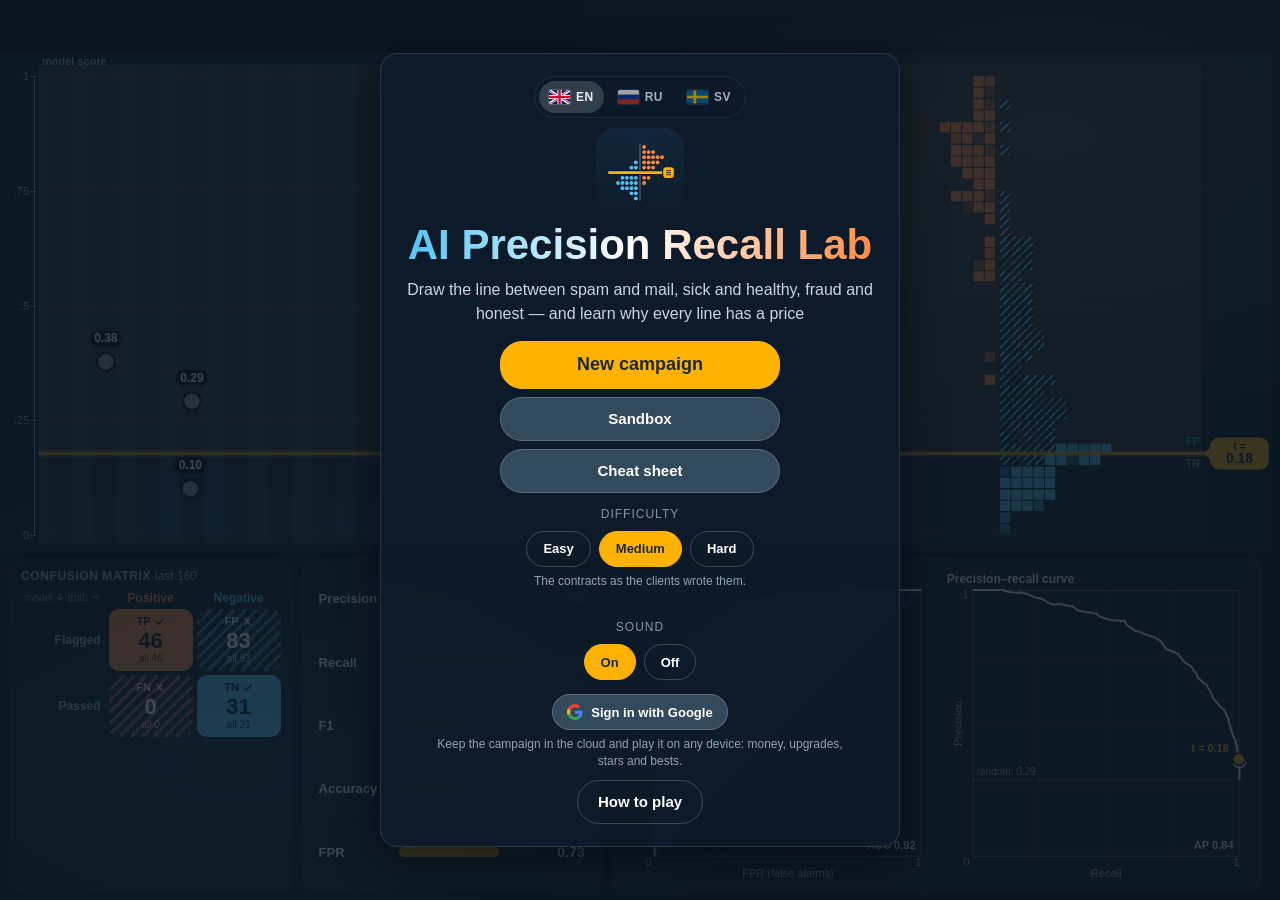
==== commit 4361ea9d: "Make the PWA work offline with a service worker that caches what index.html links" ====
--- a/web/index.html
+++ b/web/index.html
@@ -265,6 +265,7 @@
 <script src="core/cursor.js?v=1"></script>
 <script src="core/icons.js?v=1"></script>
 <script src="core/update.js?v=1"></script>
+<script src="core/offline.js?v=1"></script>
 <script src="core/cloud.js?v=1"></script>
 <script src="sim/state.js?v=6"></script>
 <script src="sim/model.js?v=2"></script>
@@ -297,6 +298,6 @@
 <script src="ui/fireworks.js?v=1"></script>
 <script src="ui/endcard.js?v=2"></script>
 <script src="ui/sounds.js?v=1"></script>
-<script src="game.js?v=8"></script>
+<script src="game.js?v=9"></script>
 </body>
 </html>
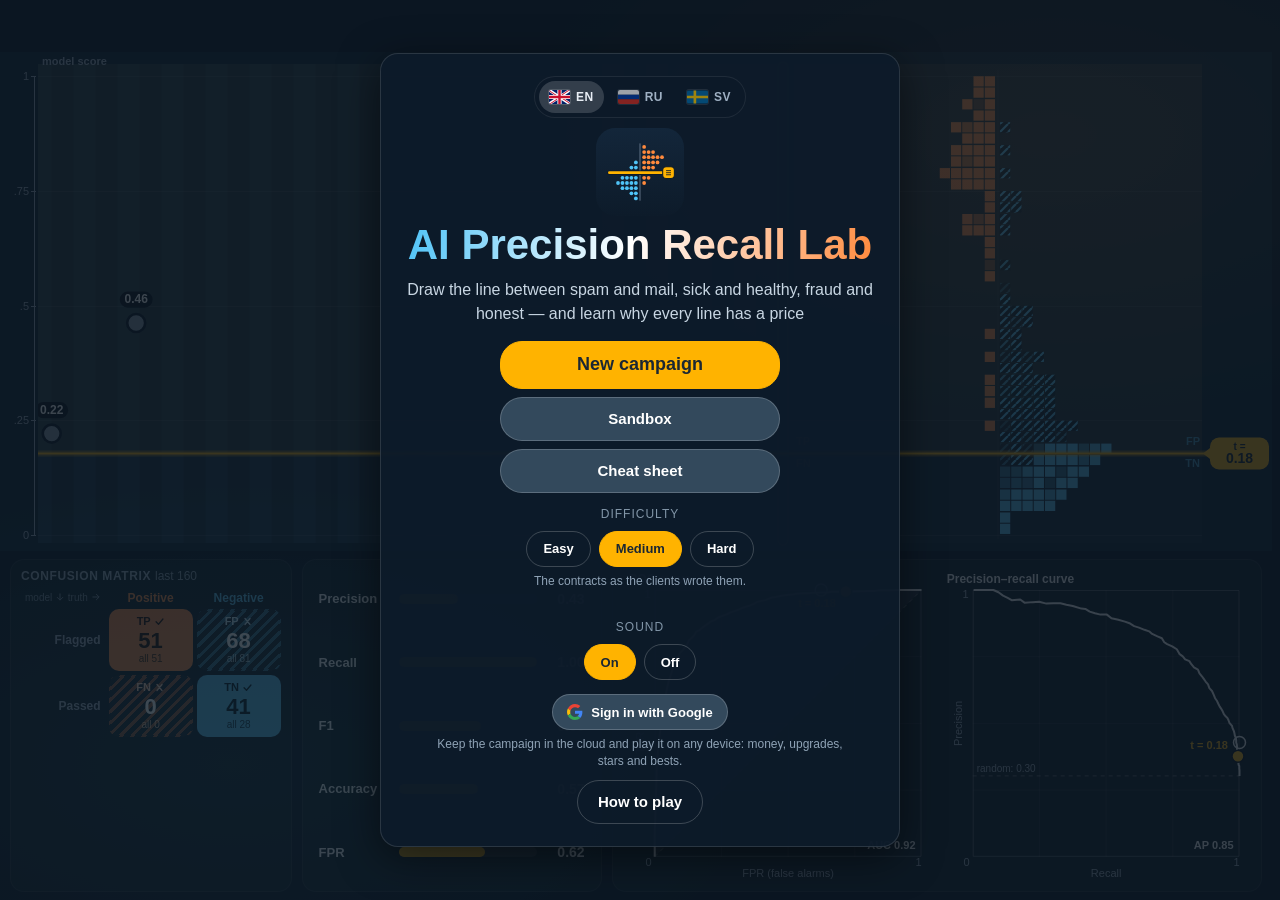
==== commit d6611956: "Keep the Lab model cards from shifting when an upgrade is pointed at" ====
--- a/web/index.html
+++ b/web/index.html
@@ -20,7 +20,7 @@
 <link rel="manifest" href="manifest.webmanifest?v=1">
 <link rel="apple-touch-icon" href="apple-touch-icon.png?v=1">
 <meta name="theme-color" content="#0d1b2a">
-<link rel="stylesheet" href="styles.css?v=8">
+<link rel="stylesheet" href="styles.css?v=9">
 </head>
 <body>
 
@@ -294,7 +294,7 @@
 <script src="ui/map.js?v=2"></script>
 <script src="ui/briefing.js?v=3"></script>
 <script src="ui/results.js?v=4"></script>
-<script src="ui/lab.js?v=2"></script>
+<script src="ui/lab.js?v=3"></script>
 <script src="ui/fireworks.js?v=1"></script>
 <script src="ui/endcard.js?v=2"></script>
 <script src="ui/sounds.js?v=1"></script>
--- a/web/styles.css
+++ b/web/styles.css
@@ -783,6 +783,11 @@
 .labFamInfo .fine { min-height: 0; margin: 4px 0 0; }
 .labScen { display: flex; justify-content: space-between; gap: 8px; font-size: 13px; }
 .labScen b { white-space: nowrap; }
+.labFamInfo .labScen { flex-wrap: wrap; column-gap: 8px; row-gap: 0; }
+.labAuc { margin-left: auto; display: inline-grid; }
+.labAuc > span { grid-area: 1 / 1; justify-self: end; }
+.labAuc .labNext, .labAuc.good .labNow { visibility: hidden; }
+.labAuc.good .labNext { visibility: visible; }
 #labUpgrades { display: grid; grid-template-columns: repeat(auto-fill, minmax(260px, 1fr)); gap: 8px; }
 .labUpgrade { display: flex; flex-direction: column; gap: 4px; padding: 10px 12px; border-radius: 14px; background: rgba(255, 255, 255, 0.04); border: 1px solid rgba(255, 255, 255, 0.1); }
 .labUpgrade.bought { border-color: rgba(123, 216, 143, 0.45); }
